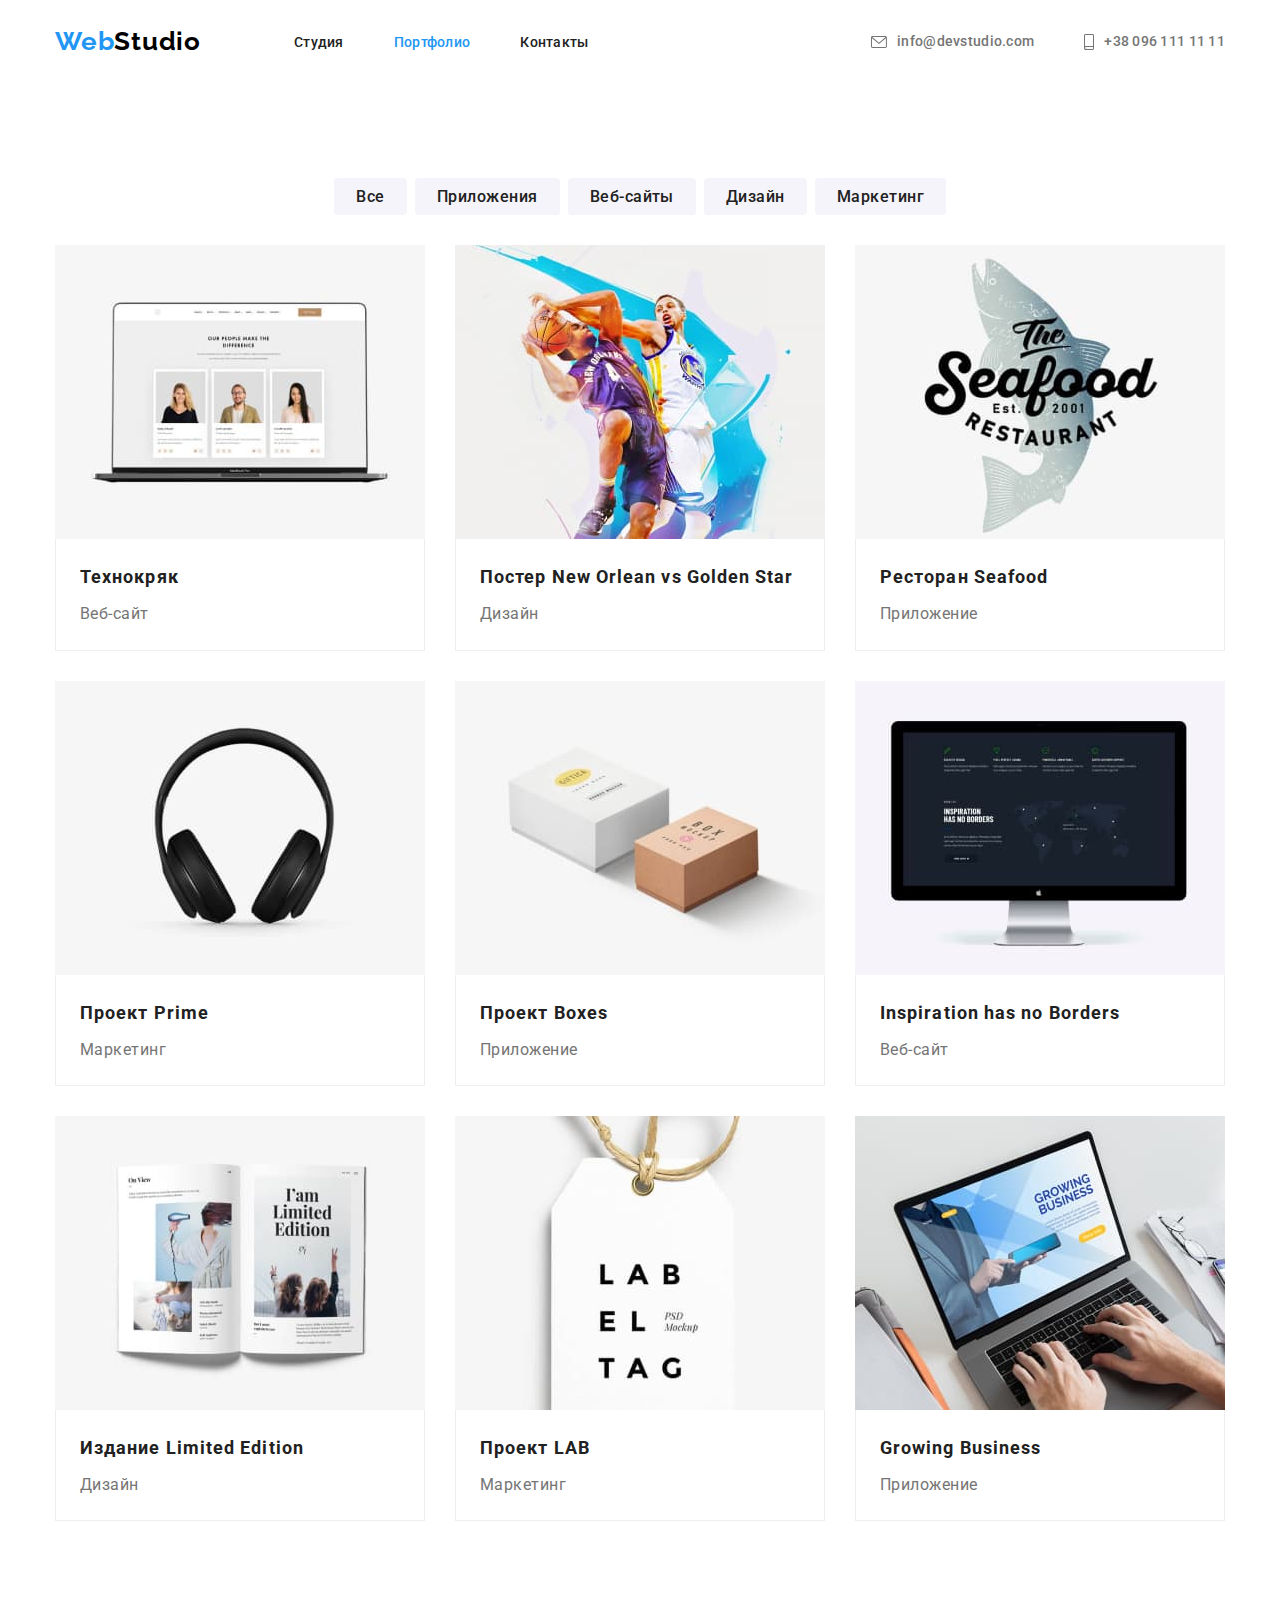
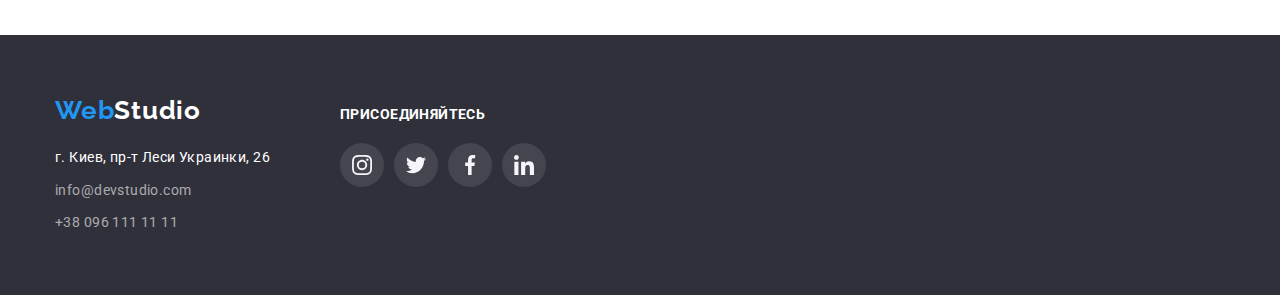
==== portfolio.html @ 5180923b "copy created" ====
<!DOCTYPE html>
<html lang="ru">
<head>
    <meta charset="UTF-8">
    <meta name="viewport" content="width=device-width, initial-scale=1.0">
    <title>WebStudio</title>
    <link rel="preconnect" href="https://fonts.gstatic.com">
    <link href="https://fonts.googleapis.com/css2?family=Raleway:wght@700&family=Roboto:wght@400;500;700;900&display=swap"
          rel="stylesheet">
    <link rel="stylesheet" href="./css/modern-normalize.css">
    <link rel="stylesheet" href="./css/common.css">
    <link rel="stylesheet" href="./css/portfolio.css" />
</head>
<body>
    <header class="page-header container">
        
            <nav class="nav-links">
                <a class="link-main" href="./index.html"><span class="part-web">Web</span>Studio</a>
                <ul class="list">
                    <li class="item"><a class="link studio" href="./index.html">Студия</a></li>
                    <li class="item"><a class="link portfoli current" href="./portfolio.html">Портфолио</a></li>
                    <li class="item"><a class="link contacts" href="">Контакты</a></li>
                </ul>
            </nav>
        
            <ul class="address list">
                <li class="item">
                    <a class="auth-items" href="mailto:info@devstudio.com">
                        <svg class="icon" width="16" height="12">
                            <use href="./images/sprite.svg#icon-envelope"></use>
                        </svg>
                        info@devstudio.com
                    </a>
                </li>
                <li class="item">
                    <a class="auth-items" href="tel:+380961111111">
                        <svg class="icon" width="10" height="16">
                            <use href="./images/sprite.svg#icon-smartphone"></use>
                        </svg>
                        +38 096 111 11 11
                    </a>
                </li>
            </ul>
        
    </header>

<main>
    <!-- Portfolio -->
    <section class="section-portfolio" >
       <div class="container">
            <h1 class="visually-hidden">Portfolio</h1>
            <ul class="list buttons">
                <li class="section-button"><button type="button">Все</button></li>
                <li class="section-button"><button type="button">Приложения</button></li>
                <li class="section-button"><button type="button">Веб-сайты</button></li>
                <li class="section-button"><button type="button">Дизайн</button></li>
                <li class="section-button"><button type="button">Маркетинг</button></li>
            </ul>
       </div>
    
       <div class="container" >
            <ul class="projects-list list">

                <li class="card">
                    <a href="">
                        <div class="card-thumb">
                            <img src="./images/web-site.jpg" alt="Lap top picture"> 
                        </div>                        
                        <div class="card-content">
                            <h2 class="title">Технокряк</h2>
                            <p class="type">Веб-сайт</p>
                        </div>
                    </a>
                </li>

                <li class="card">
                    <a href="">
                        <div class="card-thumb">
                            <img src="./images/design.jpg" alt="Steffan Curry Warriors picture">
                        </div>
                        <div class="card-content">
                            <h2 class="title">Постер New Orlean vs Golden Star</h2>
                            <p class="type">Дизайн</p>
                        </div>
                    </a>
                </li>

                <li class="card">
                    <a href="">
                        <div class="card-thumb">
                            <img src="./images/app.jpg" alt="Sea Food restaurant logo">
                        </div>
                        <div class="card-content"> 
                            <h2 class="title">Ресторан Seafood</h2>
                            <p class="type">Приложение</p>
                        </div>
                    </a>
                </li>

                <li class="card">
                    <a href="">
                        <div class="card-thumb">
                            <img src="./images/marketing.jpg" alt="Headphones picture">
                        </div>
                        <div class="card-content">
                            <h2 class="title">Проект Prime</h2>
                            <p class="type">Маркетинг</p>
                        </div>
                    </a>
                </li>

                <li class="card">
                    <a href="">
                        <div class="card-thumb">
                            <img src="./images/app-2.jpg" alt="Box picture">
                        </div>
                        <div class="card-content">
                            <h2 class="title">Проект Boxes</h2>
                            <p class="type">Приложение</p>
                        </div>
                    </a>
                </li>

                <li class="card">
                    <a href="">
                        <div class="card-thumb">
                            <img src="./images/website-2.jpg" alt="Monitor picture">
                        </div>
                        <div class="card-content">
                            <h2 class="title">Inspiration has no Borders</h2>
                            <p class="type">Веб-сайт</p>
                        </div>
                    </a>
                </li>

                <li class="card">
                    <a href="">
                        <div class="card-thumb">
                            <img src="./images/design-2.jpg" alt="Book picture">
                        </div>
                        <div class="card-content">
                            <h2 class="title">Издание Limited Edition</h2>
                            <p class="type">Дизайн</p>
                        </div>
                    </a>
                </li>

                <li class="card">
                    <a href="">
                        <div class="card-thumb">
                            <img src="./images/marketing-2.jpg" alt="Label picture">
                        </div>
                        <div class="card-content">
                            <h2 class="title">Проект LAB</h2>
                            <p class="type">Маркетинг</p>
                        </div>
                    </a>
                </li>

                <li class="card">
                    <a href="">
                        <div class="card-thumb">
                            <img src="./images/app-3.jpg" alt="Lap top picture">
                        </div>
                        <div class="card-content">
                            <h2 class="title">Growing Business</h2>
                            <p class="type">Приложение</p>
                        </div>
                    </a>
                </li>

            </ul>
       </div>
       
    </section>
</main>

<footer>
   <div class="footer-wraper">
        <div>
            <a class="logo-link" href="https://kovalenko-23.github.io/goit-markup-hw-01/">
                <span class="part-web">Web</span>Studio</a>
            <address class="auth-nav">
                <p class="city"><span class="city-address">г. Киев, пр-т Леси Украинки, 26</span> <br />
                    <a class="auth mail" href="mailto:info@devstudio.com">info@devstudio.com</a> <br />
                    <a class="auth" href="tel:+380961111111">+38 096 111 11 11</a>
                </p>
            </address>
        </div>
        
        <div class="social-links">
            <p class="social-links title">ПРИСОЕДИНЯЙТЕСЬ</p>
            <ul class="buttons">
        
                <li class="button">
                    <a class="social-button" href="">
                        <svg class="icon" width="20" height="20">
                            <use href="./images/sprite.svg#icon-instagram-2"></use>
                        </svg>
                    </a>
                </li>
        
                <li class="button">
                    <a class="social-button" href="">
                        <svg class="icon" width="20" height="20">
                            <use href="./images/sprite.svg#icon-twitter-1"></use>
                        </svg>
                    </a>
                </li>
        
                <li class="button">
                    <a class="social-button" href="">
                        <svg class="icon" width="20" height="20">
                            <use href="./images/sprite.svg#icon-facebook-1"></use>
                        </svg>
                    </a>
                </li>
        
                <li class="button">
                    <a class="social-button" href="">
                        <svg class="icon" width="20" height="20">
                            <use href="./images/sprite.svg#icon-linkedin-1"></use>
                        </svg>
                    </a>
                </li>
            </ul>
        </div>
   </div>
</footer>
</body>
</html>
---- css/common.css ----
:root {
  --primary-text-color: #757575;
  --primary-title-color: #212121;
  --alt-logo-color: #2196f3;
  --bcg-button-color: #f5f4fa;
  --bcg-color: #f5f4fa;
  --primary-white-color: #fff;
  --alt-bcg-color: #2f303a;
  --address-items-color: rgb(255, 255, 255, 0.6);
  --social-links-color-1: #afb1b8;
}

body {
  background-color: var(--primary-white-color);
  color: var(--primary-text-color);
  font-family: Roboto, sans-serif;
}

.visually-hidden {
  position: absolute;
  width: 1px;
  height: 1px;
  margin: -1px;
  border: 0;
  padding: 0;

  white-space: nowrap;
  clip-path: inset(100%);
  clip: rect(0 0 0 0);
  overflow: hidden;
}

.list {
  margin: 0;
  padding: 0;
  list-style: none;
  display: block;
}

.container {
  margin: 0 auto;
  width: 1200px;
  padding-left: 15px;
  padding-right: 15px;
  /* outline: 2px solid tomato; */
}

h1,
h2,
h3,
h4,
h5,
p {
  margin: 0;
  padding: 0;
}

img {
  display: block;
  height: auto;
  max-width: 100%;
}
/*===NAVIGATION===*/
.page-header .list {
  align-items: center;
}

.page-header.container {
  padding-left: 15px;
  padding-right: 15px;
  padding-top: 24px;
  padding-bottom: 24px;
  display: flex;
}

.page-header .list {
  display: flex;
}

.nav-links {
  display: flex;
}

/* Web Studio link */
.link-main {
  display: flex;
  align-items: center;
  margin-right: 93px;
}

.part-web {
  color: var(--alt-logo-color);
}

/* super cool option */
.page-header .item + .item {
  margin-left: 50px;
}

.link-main:focus,
.link-main:hover {
  color: #000;
}

.nav-links .link:hover,
.nav-links .link:focus,
.nav-links .link.current,
.address a:hover,
.address a:focus {
  color: #2196f3;
}

.address a {
  color: var(--primary-text-color);
  font-weight: 500;
  font-size: 14px;
  line-height: 1.14;
  letter-spacing: 0.02em;
}

.nav-links .link-main {
  color: #000;
  font-family: Raleway;
  font-weight: bold;
  font-size: 26px;
  line-height: 1.38;
  letter-spacing: 0.03em;
}

a,
.nav-links .link {
  text-decoration: none;
}

.nav-links .link {
  color: var(--primary-title-color);
  font-weight: 500;
  font-size: 14px;
  line-height: 1.14;
  letter-spacing: 0.02em;
}

/* Address list */

.auth-items {
  display: flex;
  align-items: center;
}

.address.list .icon {
  fill: currentColor;
  margin-right: 10px;
}

.address .item:hover {
  fill: var(--alt-logo-color);
}

.address.list {
  display: flex;
  justify-content: flex-end;
  margin-left: auto;
}

/*====MAIN====*/

/*===HERO===*/
.overlay {
  text-align: center;
  padding-bottom: 200px;
  padding-top: 200px;
  max-width: 1600px;
  height: 600px;
  margin-left: auto;
  margin-right: auto;
  background-image: linear-gradient(
      to right,
      rgba(47, 48, 58, 0.4),
      rgba(47, 48, 58, 0.4)
    ),
    url(../images/hero-background.jpg);
}

.section-hero .section-title {
  color: var(--primary-white-color);
  font-weight: 900;
  font-size: 44px;
  line-height: 1.36;
  text-align: center;
  letter-spacing: 0.06em;
  text-transform: uppercase;
  margin-bottom: 30px;
  margin-top: 0;
}

.button-order {
  border-radius: 4px;
  border: none;
  padding: 10px 32px;
  min-width: 200px;

  background-color: var(--alt-logo-color);
  color: var(--primary-white-color);
  font-weight: bold;
  font-size: 16px;
  line-height: 1.87;
  align-items: center;
  text-align: center;
  letter-spacing: 0.06em;
}

.section-hero button:hover,
.section-hero button:focus {
  background-color: var(--bcg-button-color);
  color: var(--primary-title-color);
}

/* Section Advantages */

.section-advantages .list {
  display: flex;
  justify-content: space-between;
}

.list.advantages > .item:not(:last-child) {
  margin-right: 30px;
}

.list.advantages > .item {
  width: 270px;
}

.item-icon {
  display: flex;
  align-items: center;
  background-color: var(--bcg-button-color);
  padding: 25px 100px;
  margin-bottom: 30px;
}

.list.advantages .icon {
  padding: 0;
  border: none;
  margin: 0;
}

.section-advantages .section-item {
  color: var(--primary-title-color);
  font-weight: bold;
  font-size: 14px;
  line-height: 1.14;
  letter-spacing: 0.03em;
  text-transform: uppercase;
}

.section-advantages {
  padding-top: 94px;
  padding-bottom: 94px;
}

.section-advantages .section-item {
  margin-top: 0;
  margin-bottom: 10px;
}

.section-advantages .section-text {
  margin-top: 0;
  margin-bottom: 0;
}

.section-item.top {
  margin-top: 0;
}

.section-advantages .section-text {
  color: var(--primary-text-color);
  font-style: normal;
  font-weight: normal;
  font-size: 14px;
  line-height: 1.7;
  letter-spacing: 0.03em;
}

/* Activities section */
.section-activities .list {
  display: flex;
  justify-content: space-between;
}

.section-activities {
  padding-bottom: 94px;
}

.section-activities .section-title {
  color: var(--primary-title-color);
  font-weight: bold;
  text-align: center;
  font-size: 36px;
  line-height: 1.16;
  letter-spacing: 0.03em;
  margin-bottom: 50px;
}

/* Our Team section */
.section-team .list {
  display: flex;
  justify-content: space-between;
}

.section-team {
  background-color: var(--bcg-color);
  padding-top: 94px;
  padding-bottom: 94px;
}

.section-team .worker {
  background-color: var(--primary-white-color);
  box-shadow: 0px 1px 3px rgba(0, 0, 0, 0.12), 0px 1px 1px rgba(0, 0, 0, 0.14),
    0px 2px 1px rgba(0, 0, 0, 0.2);
  border-radius: 0px 0px 4px 4px;
}

.section-team .worker:not(:last-child) {
  margin-right: 30px;
}

.worker-info {
  padding: 30px 32px;
}

.section-team .section-title {
  color: var(--primary-title-color);
  font-weight: bold;
  font-size: 36px;
  line-height: 1.16;
  text-align: center;
  letter-spacing: 0.03em;
  margin-bottom: 50px;
}

.section-team .section-item {
  color: var(--primary-title-color);
  font-weight: 500;
  font-size: 16px;
  line-height: 0.84;
  text-align: center;
  letter-spacing: 0.03em;
  margin-bottom: 10px;
}

.section-team .section-text {
  color: var(--primary-text-color);
  font-weight: normal;
  font-size: 16px;
  line-height: 1.2;
  text-align: center;
  letter-spacing: 0.03em;
  margin-bottom: 16px;
}

/* Social links */
.list-socials {
  display: flex;
  justify-content: space-around;
  padding: 0;
}

.list-socials .social-item:not(:last-child) {
  margin-right: 10px;
}

.social-item > .item {
  display: flex;
  align-items: center;
  justify-content: center;
  border: none;
  padding: 0;
  width: 44px;
  height: 44px;
  border-radius: 50%;
  color: var(--social-links-color-1);
}

.social-item > .item:hover,
.social-item > .item:focus {
  background-color: var(--alt-logo-color);
  color: var(--primary-white-color);
}

.social-item .icon {
  fill: currentColor;
}

/*===Clients section=== */
.section-clients .container {
  padding-top: 98px;
  padding-bottom: 92px;
  margin-left: auto;
  margin-right: auto;
}

.section-clients .section-title {
  color: var(--primary-title-color);
  font-weight: bold;
  font-size: 36px;
  line-height: 1.2;
  text-align: center;
  letter-spacing: 0.03em;

  margin-bottom: 50px;
}

.clients-list {
  display: flex;
  margin: 0;
  padding: 0;
}

.clients-list .client:not(:last-child) {
  margin-right: 30px;
}

.clients-list .button {
  width: 170px;
  height: 90px;
  border: 1px var(--social-links-color-1) solid;
  border-radius: 4px;
  display: flex;
  justify-content: center;
  align-items: center;
  color: var(--social-links-color-1);
}

.clients-list .button:hover,
.clients-list .button:focus {
  color: var(--alt-logo-color);
  background-color: var(--primary-white-color);
  border-color: var(--alt-logo-color);
}

.clients-list .icon {
  fill: currentColor;
}

/*===Footer===*/
footer {
  background-color: #2f303a;
}

.footer-wraper {
  display: flex;
  align-items: baseline;
  width: 1200px;
  padding-top: 60px;
  padding-bottom: 60px;
  padding-left: 15px;
  padding-right: 15px;
  margin-left: auto;
  margin-right: auto;
}

.city {
  color: var(--primary-white-color);
}

.logo-link {
  display: inline-block;
  color: var(--primary-white-color);
  font-family: Raleway;
  font-weight: bold;
  font-size: 26px;
  line-height: 1.2;
  letter-spacing: 0.03em;
  margin-bottom: 20px;
}

.auth-nav .city {
  font-weight: normal;
  font-size: 14px;
  line-height: 1.7;
  letter-spacing: 0.03em;
}

.logo-link:hover,
.logo-link:focus {
  color: var(--primary-white-color);
}

.auth-nav .auth {
  color: var(--address-items-color);
}

footer a:hover,
footer a:focus {
  color: var(--alt-bcg-color);
}

.city-address {
  display: inline-block;
  margin-bottom: 9px;
}

.auth.mail {
  margin-bottom: 9px;
  display: inline-block;
}

.social-links {
  margin-left: 70px;
}

.social-links.title {
  color: var(--primary-white-color);
  margin-bottom: 20px;
  margin-left: 0;
  font-style: normal;
  font-weight: bold;
  font-size: 14px;
  line-height: 1.14;
  letter-spacing: 0.03em;
  text-transform: uppercase;
}

.social-links .buttons {
  display: flex;
  margin: 0;
  padding: 0;
}

.button .social-button {
  display: flex;
  align-items: center;
  justify-content: center;
  width: 44px;
  height: 44px;
  fill: var(--bcg-button-color);
  background-color: rgba(255, 255, 255, 0.1);
  border-radius: 50%;
}

.button .social-button:hover,
.button .social-button:focus {
  fill: var(--primary-white-color);
  background-color: var(--alt-logo-color);
}

.social-links .button:not(:last-child) {
  margin-right: 10px;
}
---- css/portfolio.css ----
:root {
  --primary-text-color: #757575;
  --primary-title-color: #212121;
  --alt-logo-color: #2196f3;
  --bcg-button-color: #f5f4fa;
  --alt-bcg-color: #f5f4fa;
  --primary-white-color: #fff;
  --footer-bcg-color: #2f303a;
}

a {
  text-decoration: none;
}

body {
  background-color: var(--primary-white-color);
  color: var(--primary-text-color);
  font-family: Roboto, sans-serif;
}

li {
  display: block;
}

.list {
  margin: 0;
  padding: 0;
  list-style: none;
}

.container {
  margin: 0 auto;
  width: 1200px;
  padding-left: 15px;
  padding-right: 15px;
  /* outline: 2px solid tomato; */
}

img {
  display: block;
  height: auto;
  max-width: 100%;
}

/* Web Studio link */
.link-main {
  display: flex;
  align-items: center;
  margin-right: 93px;
}

.section-portfolio:first-child {
  padding-top: 94px;
  padding-bottom: 20px;
}

.section-portfolio .list.buttons {
  display: flex;
  justify-content: center;
}

.section-portfolio .section-button {
  color: var(--primary-title-color);
  font-family: inherit;
  font-weight: 500;
  font-size: 16px;
  line-height: 1.6;
  text-align: center;
  letter-spacing: 0.03em;
  border-radius: 4px;
}

/* Address list */
.address.list {
  justify-content: flex-end;
}

/* Buttons */
.list > .section-button:not(:last-child) {
  margin-right: 8px;
}

/* ===MAIN=== */
/* ===Cards=== */

.section-portfolio:last-child {
  margin-bottom: 94px;
}

.card-thumb {
  width: 370px;
}

.card-content {
  padding: 20px 24px;
  border-bottom: 1px solid #eeeeee;
  border-left: 1px solid #eeeeee;
  border-right: 1px solid #eeeeee;
}

.projects-list {
  display: flex;
  flex-wrap: wrap;
  margin-top: -30px;
  justify-content: space-between;
  padding-bottom: 94px;
  padding: 0;
  margin: 0;
  /* outline: 1px solid tomato; */
}

.projects-list > .card {
  flex-basis: calc(100% / 3 - 30px);
  margin-top: 30px;
}

.projects-list > .card:hover {
  box-shadow: 0px 1px 1px rgba(0, 0, 0, 0.12), 0px 4px 4px rgba(0, 0, 0, 0.06),
    1px 4px 6px rgba(0, 0, 0, 0.16);
}

.projects-list .title {
  color: var(--primary-title-color);
  font-weight: bold;
  font-size: 18px;
  line-height: 2;
  letter-spacing: 0.06em;
}

.projects-list .type {
  color: var(--primary-text-color);
  font-style: normal;
  font-weight: normal;
  font-size: 16px;
  line-height: 1.88;
  letter-spacing: 0.03em;
  margin-top: 4px;
}

.projects-list {
  margin: 0;
  padding: 0;
  list-style: none;
}

.list.buttons button {
  display: inline-block;
  border-radius: 4px;
  border: none;
  padding: 6px 22px;
  min-width: 73px;

  background-color: var(--bcg-button-color);
  color: var(--primary-title-color);
  font-style: normal;
  font-weight: 500;
  font-size: 16px;
  line-height: 1.6;
  text-align: center;
  letter-spacing: 0.03em;
}

.section-button button:hover,
.section-button button:focus {
  color: var(--primary-white-color);
  background-color: var(--alt-logo-color);
  border-radius: 4px;
  box-shadow: 0px 3px 1px rgba(0, 0, 0, 0.1), 0px 1px 2px rgba(0, 0, 0, 0.08),
    0px 2px 2px rgba(0, 0, 0, 0.12);
  cursor: pointer;
  outline: none;
}

.city-address {
  display: inline-block;
  margin-bottom: 9px;
}

.auth.mail {
  margin-bottom: 9px;
  display: inline-block;
}
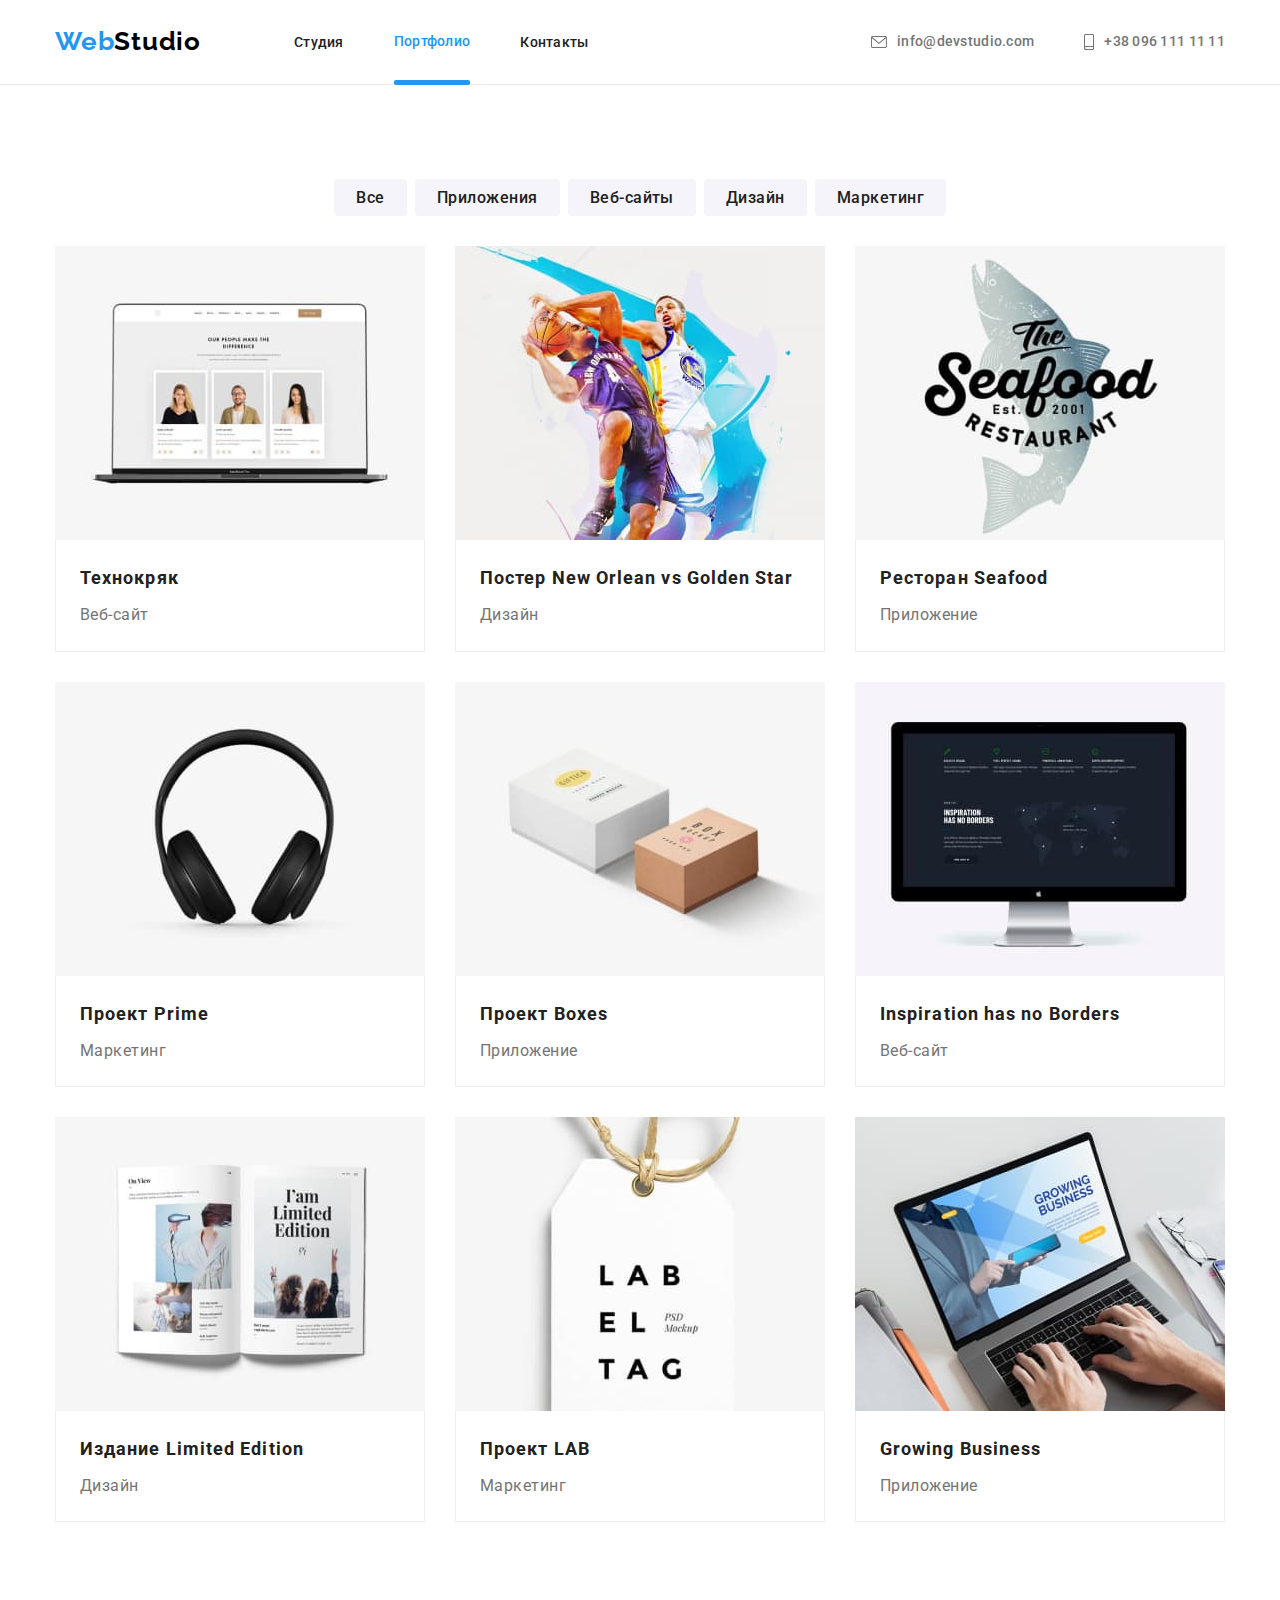
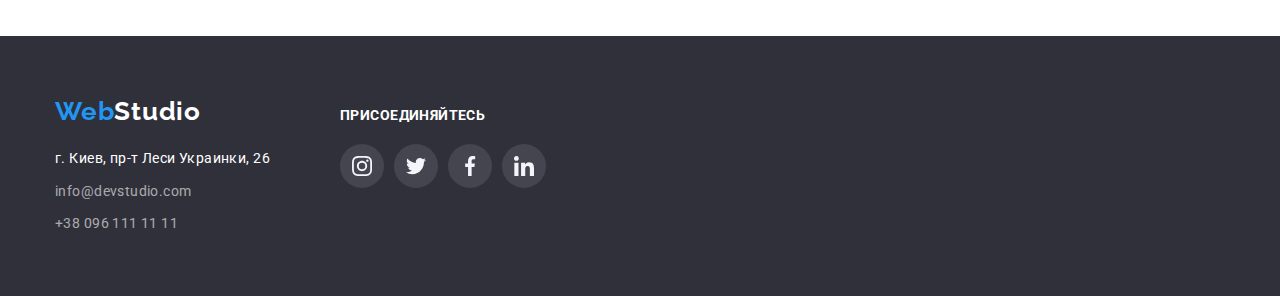
==== commit b8a3a97b: "decorations added" ====
--- a/portfolio.html
+++ b/portfolio.html
@@ -12,36 +12,36 @@
     <link rel="stylesheet" href="./css/portfolio.css" />
 </head>
 <body>
-    <header class="page-header container">
-        
-            <nav class="nav-links">
-                <a class="link-main" href="./index.html"><span class="part-web">Web</span>Studio</a>
-                <ul class="list">
-                    <li class="item"><a class="link studio" href="./index.html">Студия</a></li>
-                    <li class="item"><a class="link portfoli current" href="./portfolio.html">Портфолио</a></li>
-                    <li class="item"><a class="link contacts" href="">Контакты</a></li>
+    <header>
+           <div class="page-header container">
+                <nav class="nav-links">
+                    <a class="link-main" href="./index.html"><span class="part-web">Web</span>Studio</a>
+                    <ul class="list">
+                        <li class="item"><a class="link studio" href="./index.html">Студия</a></li>
+                        <li class="item"><a class="link portfoli current" href="./portfolio.html">Портфолио</a></li>
+                        <li class="item"><a class="link contacts" href="">Контакты</a></li>
+                    </ul>
+                </nav>
+                
+                <ul class="address list">
+                    <li class="item">
+                        <a class="auth-items" href="mailto:info@devstudio.com">
+                            <svg class="icon" width="16" height="12">
+                                <use href="./images/sprite.svg#icon-envelope"></use>
+                            </svg>
+                            info@devstudio.com
+                        </a>
+                    </li>
+                    <li class="item">
+                        <a class="auth-items" href="tel:+380961111111">
+                            <svg class="icon" width="10" height="16">
+                                <use href="./images/sprite.svg#icon-smartphone"></use>
+                            </svg>
+                            +38 096 111 11 11
+                        </a>
+                    </li>
                 </ul>
-            </nav>
-        
-            <ul class="address list">
-                <li class="item">
-                    <a class="auth-items" href="mailto:info@devstudio.com">
-                        <svg class="icon" width="16" height="12">
-                            <use href="./images/sprite.svg#icon-envelope"></use>
-                        </svg>
-                        info@devstudio.com
-                    </a>
-                </li>
-                <li class="item">
-                    <a class="auth-items" href="tel:+380961111111">
-                        <svg class="icon" width="10" height="16">
-                            <use href="./images/sprite.svg#icon-smartphone"></use>
-                        </svg>
-                        +38 096 111 11 11
-                    </a>
-                </li>
-            </ul>
-        
+           </div>
     </header>
 
 <main>
@@ -64,8 +64,11 @@
                 <li class="card">
                     <a href="">
                         <div class="card-thumb">
-                            <img src="./images/web-site.jpg" alt="Lap top picture"> 
-                        </div>                        
+                            <img src="./images/web-site.jpg" alt="Lap top picture">
+                            <p>Технокряк это современная площадка распространения
+                            коронавируса. Компании используют эту платформу для цифрового
+                            шпионажа и атак на защищённые сервера конкурентов.</p>
+                        </div>                 
                         <div class="card-content">
                             <h2 class="title">Технокряк</h2>
                             <p class="type">Веб-сайт</p>
@@ -77,6 +80,9 @@
                     <a href="">
                         <div class="card-thumb">
                             <img src="./images/design.jpg" alt="Steffan Curry Warriors picture">
+                            <p>Технокряк это современная площадка распространения
+                            коронавируса. Компании используют эту платформу для цифрового
+                            шпионажа и атак на защищённые сервера конкурентов.</p>
                         </div>
                         <div class="card-content">
                             <h2 class="title">Постер New Orlean vs Golden Star</h2>
@@ -89,6 +95,9 @@
                     <a href="">
                         <div class="card-thumb">
                             <img src="./images/app.jpg" alt="Sea Food restaurant logo">
+                            <p>Технокряк это современная площадка распространения
+                            коронавируса. Компании используют эту платформу для цифрового
+                            шпионажа и атак на защищённые сервера конкурентов.</p>
                         </div>
                         <div class="card-content"> 
                             <h2 class="title">Ресторан Seafood</h2>
@@ -101,6 +110,9 @@
                     <a href="">
                         <div class="card-thumb">
                             <img src="./images/marketing.jpg" alt="Headphones picture">
+                            <p>Технокряк это современная площадка распространения
+                            коронавируса. Компании используют эту платформу для цифрового
+                            шпионажа и атак на защищённые сервера конкурентов.</p>
                         </div>
                         <div class="card-content">
                             <h2 class="title">Проект Prime</h2>
@@ -113,6 +125,9 @@
                     <a href="">
                         <div class="card-thumb">
                             <img src="./images/app-2.jpg" alt="Box picture">
+                            <p>Технокряк это современная площадка распространения
+                            коронавируса. Компании используют эту платформу для цифрового
+                            шпионажа и атак на защищённые сервера конкурентов.</p>
                         </div>
                         <div class="card-content">
                             <h2 class="title">Проект Boxes</h2>
@@ -125,6 +140,9 @@
                     <a href="">
                         <div class="card-thumb">
                             <img src="./images/website-2.jpg" alt="Monitor picture">
+                            <p>Технокряк это современная площадка распространения
+                            коронавируса. Компании используют эту платформу для цифрового
+                            шпионажа и атак на защищённые сервера конкурентов.</p>
                         </div>
                         <div class="card-content">
                             <h2 class="title">Inspiration has no Borders</h2>
@@ -137,6 +155,9 @@
                     <a href="">
                         <div class="card-thumb">
                             <img src="./images/design-2.jpg" alt="Book picture">
+                            <p>Технокряк это современная площадка распространения
+                            коронавируса. Компании используют эту платформу для цифрового
+                            шпионажа и атак на защищённые сервера конкурентов.</p>
                         </div>
                         <div class="card-content">
                             <h2 class="title">Издание Limited Edition</h2>
@@ -149,6 +170,9 @@
                     <a href="">
                         <div class="card-thumb">
                             <img src="./images/marketing-2.jpg" alt="Label picture">
+                            <p>Технокряк это современная площадка распространения
+                            коронавируса. Компании используют эту платформу для цифрового
+                            шпионажа и атак на защищённые сервера конкурентов.</p>
                         </div>
                         <div class="card-content">
                             <h2 class="title">Проект LAB</h2>
@@ -161,6 +185,9 @@
                     <a href="">
                         <div class="card-thumb">
                             <img src="./images/app-3.jpg" alt="Lap top picture">
+                            <p>Технокряк это современная площадка распространения
+                            коронавируса. Компании используют эту платформу для цифрового
+                            шпионажа и атак на защищённые сервера конкурентов.</p>
                         </div>
                         <div class="card-content">
                             <h2 class="title">Growing Business</h2>
--- a/css/common.css
+++ b/css/common.css
@@ -61,6 +61,12 @@
   max-width: 100%;
 }
 /*===NAVIGATION===*/
+
+header {
+  border-bottom: 1px solid #ececec;
+  offset: -1x;
+}
+
 .page-header .list {
   align-items: center;
 }
@@ -138,6 +144,26 @@
   font-size: 14px;
   line-height: 1.14;
   letter-spacing: 0.02em;
+}
+
+.link.current {
+  position: relative;
+  display: block;
+}
+
+.link.current::after {
+  content: '';
+
+  position: absolute;
+  bottom: -218%;
+  left: 0;
+
+  display: block;
+  height: 5px;
+  width: 100%;
+  /* outline: 1px solid tomato; */
+  background-color: var(--alt-logo-color);
+  border-radius: 2px;
 }
 
 /* Address list */
@@ -215,6 +241,46 @@
   color: var(--primary-title-color);
 }
 
+.backdrop {
+  position: fixed;
+  top: 0;
+  left: 0;
+  width: 100%;
+  height: 100%;
+  background: rgba(0, 0, 0, 0.2);
+}
+
+.backdrop.is-hidden {
+  opacity: 0;
+  pointer-events: none;
+}
+
+.modal {
+  position: absolute;
+  min-width: 528px;
+  min-height: 581px;
+  left: 50%;
+  top: 50%;
+  transform: translate(-50%, -50%);
+
+  background: #ffffff;
+  box-shadow: 0px 1px 3px rgba(0, 0, 0, 0.12), 0px 1px 1px rgba(0, 0, 0, 0.14),
+    0px 2px 1px rgba(0, 0, 0, 0.2);
+  border-radius: 4px;
+
+  transition: scale 1000ms cubic-bezier(0.4, 0, 0.2, 1);
+}
+
+/* Пересмотреть */
+.modal .close-button {
+  position: absolute;
+  top: 0;
+  right: 0;
+  border: none;
+  margin: 0;
+  padding: 0;
+}
+
 /* Section Advantages */
 
 .section-advantages .list {
--- a/css/portfolio.css
+++ b/css/portfolio.css
@@ -88,7 +88,46 @@
 }
 
 .card-thumb {
+  position: relative;
   width: 370px;
+  overflow: hidden;
+}
+
+.card-thumb::before {
+  display: inline-block;
+  position: absolute;
+  content: '';
+  top: 100%;
+  width: 100%;
+  height: 100%;
+  background-color: rgba(33, 150, 243, 0.9);
+
+  transition: transform 250ms cubic-bezier(0.4, 0, 0.2, 1);
+}
+
+.card-thumb:hover::before,
+.card-thumb:focus::before {
+  transform: translateY(-100%);
+}
+
+.card-thumb > p {
+  display: inline-block;
+  position: absolute;
+  top: 100%;
+  left: 0;
+
+  padding: 63px 24px;
+
+  font-weight: normal;
+  font-size: 18px;
+  line-height: 28px;
+  letter-spacing: 0.03em;
+  color: #ffffff;
+  transition: transform 250ms cubic-bezier(0.4, 0, 0.2, 1);
+}
+
+.card-thumb:hover p {
+  transform: translateY(-100%);
 }
 
 .card-content {
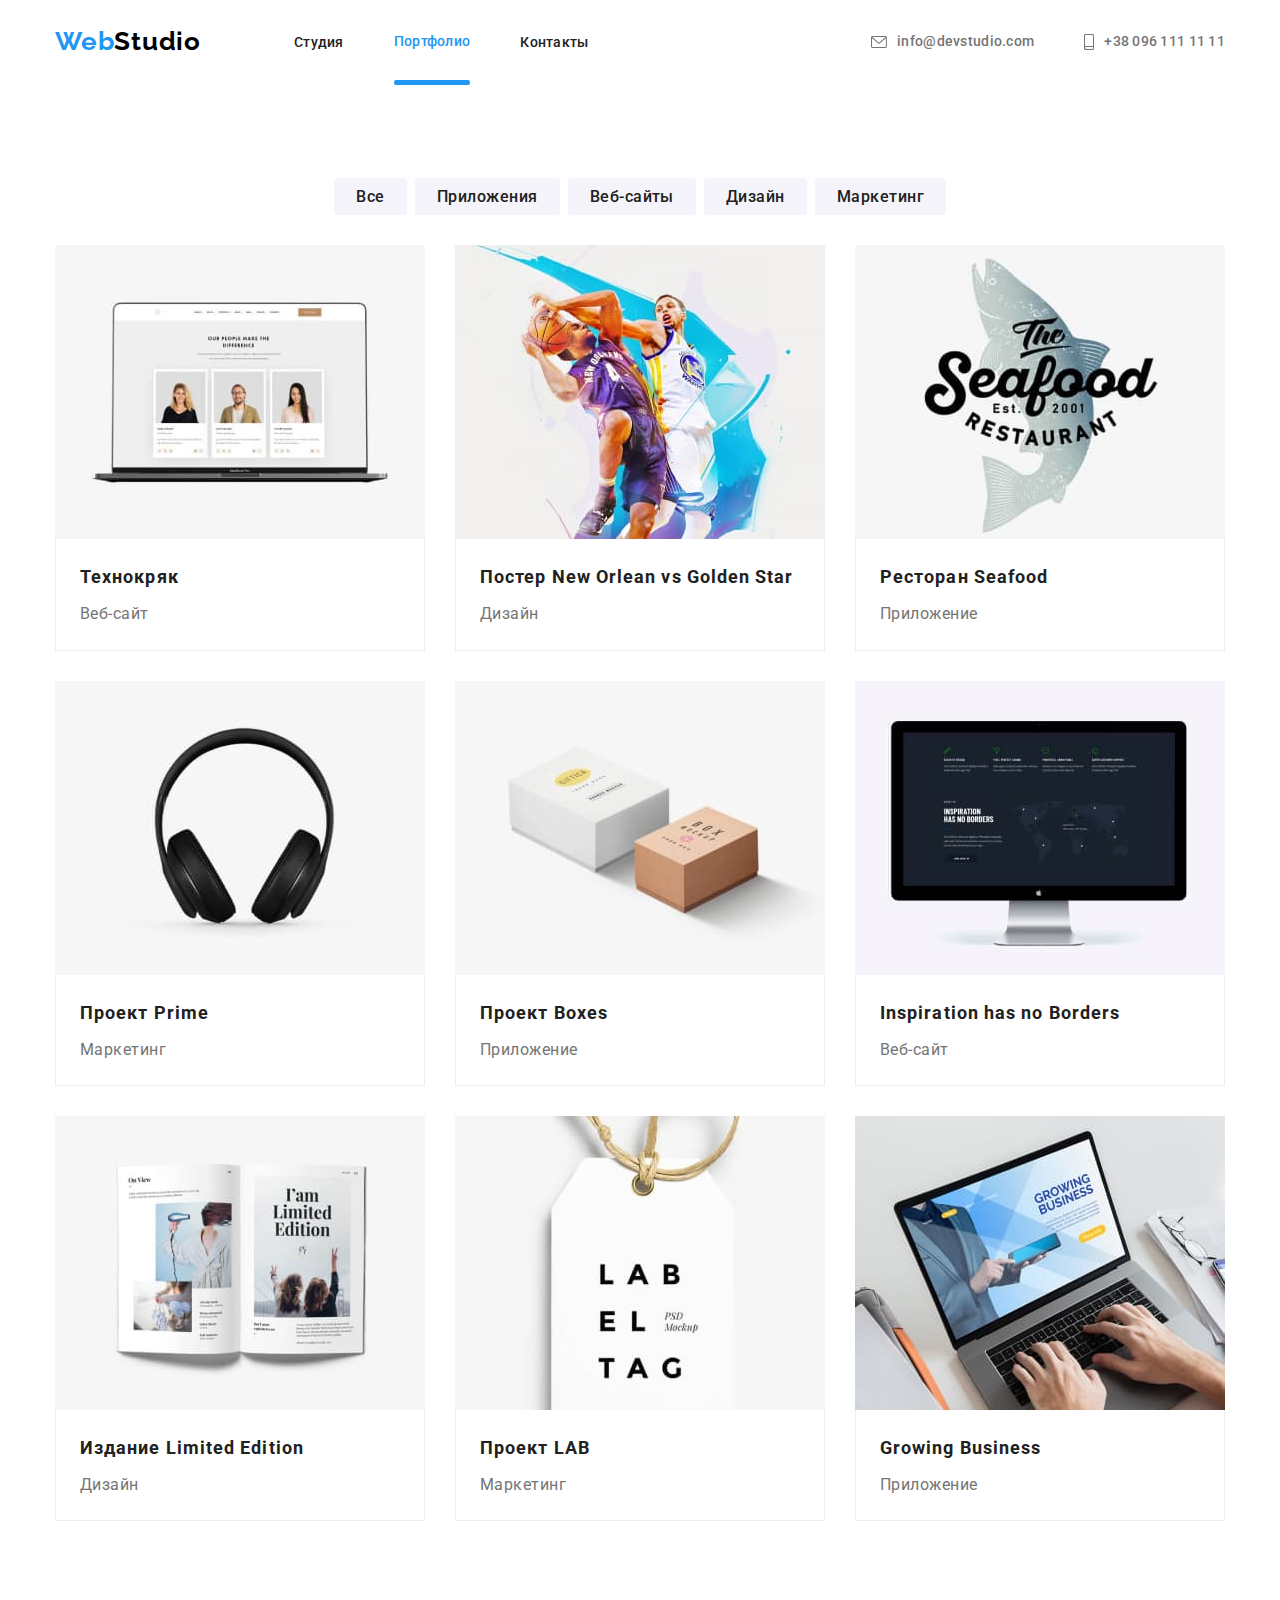
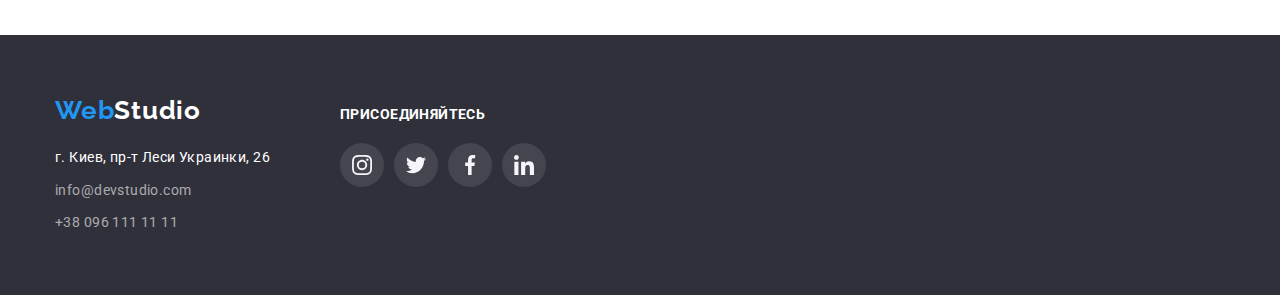
==== commit d5fba927: "portfolio card option changed" ====
--- a/portfolio.html
+++ b/portfolio.html
@@ -62,10 +62,10 @@
             <ul class="projects-list list">
 
                 <li class="card">
-                    <a href="">
+                    <a class="card-link" href="">
                         <div class="card-thumb">
                             <img src="./images/web-site.jpg" alt="Lap top picture">
-                            <p>Технокряк это современная площадка распространения
+                            <p class="card-text">Технокряк это современная площадка распространения
                             коронавируса. Компании используют эту платформу для цифрового
                             шпионажа и атак на защищённые сервера конкурентов.</p>
                         </div>                 
@@ -77,10 +77,10 @@
                 </li>
 
                 <li class="card">
-                    <a href="">
+                    <a class="card-link" href="">
                         <div class="card-thumb">
                             <img src="./images/design.jpg" alt="Steffan Curry Warriors picture">
-                            <p>Технокряк это современная площадка распространения
+                            <p class="card-text">Технокряк это современная площадка распространения
                             коронавируса. Компании используют эту платформу для цифрового
                             шпионажа и атак на защищённые сервера конкурентов.</p>
                         </div>
@@ -92,10 +92,10 @@
                 </li>
 
                 <li class="card">
-                    <a href="">
+                    <a class="card-link" href="">
                         <div class="card-thumb">
                             <img src="./images/app.jpg" alt="Sea Food restaurant logo">
-                            <p>Технокряк это современная площадка распространения
+                            <p class="card-text">Технокряк это современная площадка распространения
                             коронавируса. Компании используют эту платформу для цифрового
                             шпионажа и атак на защищённые сервера конкурентов.</p>
                         </div>
@@ -107,10 +107,10 @@
                 </li>
 
                 <li class="card">
-                    <a href="">
+                    <a class="card-link" href="">
                         <div class="card-thumb">
                             <img src="./images/marketing.jpg" alt="Headphones picture">
-                            <p>Технокряк это современная площадка распространения
+                            <p class="card-text">Технокряк это современная площадка распространения
                             коронавируса. Компании используют эту платформу для цифрового
                             шпионажа и атак на защищённые сервера конкурентов.</p>
                         </div>
@@ -122,10 +122,10 @@
                 </li>
 
                 <li class="card">
-                    <a href="">
+                    <a class="card-link" href="">
                         <div class="card-thumb">
                             <img src="./images/app-2.jpg" alt="Box picture">
-                            <p>Технокряк это современная площадка распространения
+                            <p class="card-text">Технокряк это современная площадка распространения
                             коронавируса. Компании используют эту платформу для цифрового
                             шпионажа и атак на защищённые сервера конкурентов.</p>
                         </div>
@@ -137,10 +137,10 @@
                 </li>
 
                 <li class="card">
-                    <a href="">
+                    <a class="card-link" href="">
                         <div class="card-thumb">
                             <img src="./images/website-2.jpg" alt="Monitor picture">
-                            <p>Технокряк это современная площадка распространения
+                            <p class="card-text">Технокряк это современная площадка распространения
                             коронавируса. Компании используют эту платформу для цифрового
                             шпионажа и атак на защищённые сервера конкурентов.</p>
                         </div>
@@ -152,10 +152,10 @@
                 </li>
 
                 <li class="card">
-                    <a href="">
+                    <a class="card-link" href="">
                         <div class="card-thumb">
                             <img src="./images/design-2.jpg" alt="Book picture">
-                            <p>Технокряк это современная площадка распространения
+                            <p class="card-text">Технокряк это современная площадка распространения
                             коронавируса. Компании используют эту платформу для цифрового
                             шпионажа и атак на защищённые сервера конкурентов.</p>
                         </div>
@@ -167,10 +167,10 @@
                 </li>
 
                 <li class="card">
-                    <a href="">
+                    <a class="card-link" href="">
                         <div class="card-thumb">
                             <img src="./images/marketing-2.jpg" alt="Label picture">
-                            <p>Технокряк это современная площадка распространения
+                            <p class="card-text">Технокряк это современная площадка распространения
                             коронавируса. Компании используют эту платформу для цифрового
                             шпионажа и атак на защищённые сервера конкурентов.</p>
                         </div>
@@ -182,10 +182,10 @@
                 </li>
 
                 <li class="card">
-                    <a href="">
+                    <a class="card-link" href="">
                         <div class="card-thumb">
                             <img src="./images/app-3.jpg" alt="Lap top picture">
-                            <p>Технокряк это современная площадка распространения
+                            <p class="card-text">Технокряк это современная площадка распространения
                             коронавируса. Компании используют эту платформу для цифрового
                             шпионажа и атак на защищённые сервера конкурентов.</p>
                         </div>
--- a/css/common.css
+++ b/css/common.css
@@ -63,8 +63,7 @@
 /*===NAVIGATION===*/
 
 header {
-  border-bottom: 1px solid #ececec;
-  offset: -1x;
+  border-bottom: -1px solid #ececec;
 }
 
 .page-header .list {
@@ -161,7 +160,6 @@
   display: block;
   height: 5px;
   width: 100%;
-  /* outline: 1px solid tomato; */
   background-color: var(--alt-logo-color);
   border-radius: 2px;
 }
@@ -248,6 +246,10 @@
   width: 100%;
   height: 100%;
   background: rgba(0, 0, 0, 0.2);
+
+  opacity: 1;
+
+  transition: opacity 500ms cubic-bezier(0.4, 0, 0.2, 1);
 }
 
 .backdrop.is-hidden {
@@ -255,30 +257,44 @@
   pointer-events: none;
 }
 
+.backdrop.is-hidden .modal {
+  transform: translate(-50%, -50%) scale(0.9);
+}
+
 .modal {
   position: absolute;
-  min-width: 528px;
-  min-height: 581px;
+  max-width: 528px;
+  width: 100%;
+  min-height: 100vh;
   left: 50%;
   top: 50%;
-  transform: translate(-50%, -50%);
+  overflow-y: auto;
 
   background: #ffffff;
-  box-shadow: 0px 1px 3px rgba(0, 0, 0, 0.12), 0px 1px 1px rgba(0, 0, 0, 0.14),
-    0px 2px 1px rgba(0, 0, 0, 0.2);
   border-radius: 4px;
-
-  transition: scale 1000ms cubic-bezier(0.4, 0, 0.2, 1);
-}
-
-/* Пересмотреть */
-.modal .close-button {
+  padding: 40px;
+
+  transform: translate(-50%, -50%) scale(1);
+  transition: scale 250ms cubic-bezier(0.4, 0, 0.2, 1);
+
+  /* Добавить после наполенияи контентом */
+  /* overflow-y: auto; */
+}
+
+.modal > .close-button {
   position: absolute;
+  display: flex;
+  justify-content: center;
+  align-items: center;
   top: 0;
   right: 0;
-  border: none;
-  margin: 0;
-  padding: 0;
+  border: 1px solid rgba(0, 0, 0, 0.1);
+  width: 30px;
+  height: 30px;
+  background-color: white;
+  border-radius: 50%;
+  margin-top: 8px;
+  margin-right: 8px;
 }
 
 /* Section Advantages */
@@ -353,8 +369,42 @@
   justify-content: space-between;
 }
 
-.section-activities {
+. .section-activities {
   padding-bottom: 94px;
+  z-index: 1;
+}
+
+.thumb-activities {
+  position: relative;
+}
+
+.thumb-activities::before {
+  display: inline-block;
+  position: absolute;
+  content: '';
+  bottom: 0;
+  left: 0;
+  width: 100%;
+  height: 70px;
+  background-color: rgba(47, 48, 58, 0.8);
+}
+
+.thumb-activities > .text {
+  display: inline-block;
+  position: absolute;
+  bottom: 0;
+  left: 50%;
+  transform: translatex(-50%);
+  width: 100%;
+
+  padding-bottom: 27px;
+  font-weight: bold;
+  font-size: 14px;
+  line-height: 1.14;
+  text-align: center;
+  letter-spacing: 0.03em;
+  text-transform: uppercase;
+  color: var(--primary-white-color);
 }
 
 .section-activities .section-title {
--- a/css/portfolio.css
+++ b/css/portfolio.css
@@ -93,7 +93,34 @@
   overflow: hidden;
 }
 
-.card-thumb::before {
+.card-text {
+  position: absolute;
+  top: 0;
+  left: 0;
+  width: 100%;
+  height: 100%;
+
+  display: flex;
+  margin: 0;
+  padding: 63px 24px;
+
+  background-color: rgba(33, 150, 243, 0.9);
+  font-weight: normal;
+  font-size: 18px;
+  line-height: 1.56;
+  letter-spacing: 0.03em;
+  color: #ffffff;
+
+  transform: translateY(100%);
+  transition: transform 250ms cubic-bezier(0.4, 0, 0.2, 1);
+}
+
+.card-link:hover .card-text {
+  transform: translateY(0);
+}
+
+/* --an option-- */
+/* .card-thumb::before {
   display: inline-block;
   position: absolute;
   content: '';
@@ -120,7 +147,7 @@
 
   font-weight: normal;
   font-size: 18px;
-  line-height: 28px;
+  line-height: 1.56;
   letter-spacing: 0.03em;
   color: #ffffff;
   transition: transform 250ms cubic-bezier(0.4, 0, 0.2, 1);
@@ -128,7 +155,7 @@
 
 .card-thumb:hover p {
   transform: translateY(-100%);
-}
+} */
 
 .card-content {
   padding: 20px 24px;
